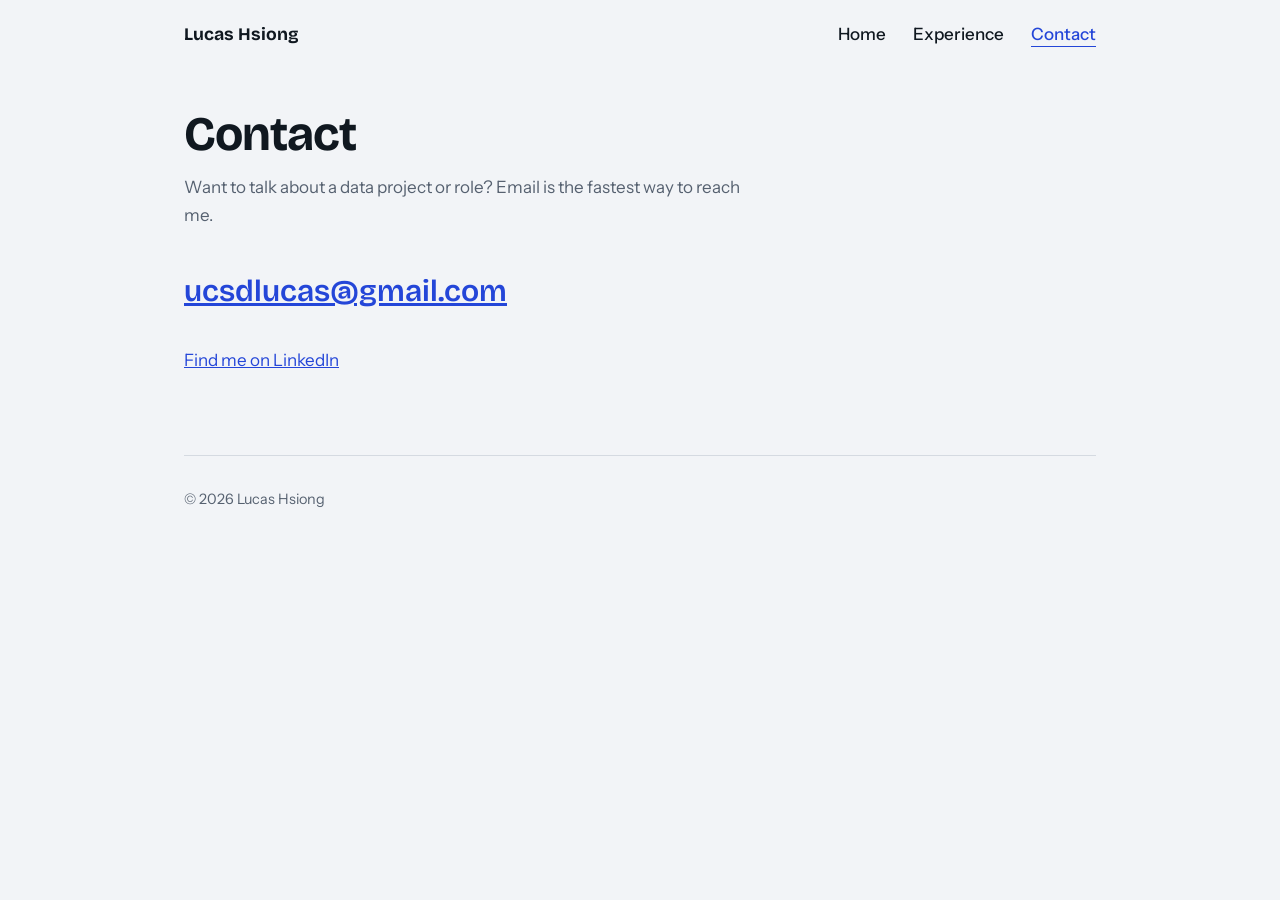
==== Contact/index.html @ b6dabd3f "restructuring" ====
<!DOCTYPE html>
<html lang="en">
<head>
<meta charset="utf-8">
<meta name="viewport" content="width=device-width, initial-scale=1">
<title>Contact | Lucas Hsiong</title>
<meta name="description" content="How to get in touch with Lucas Hsiong.">
<link rel="preconnect" href="https://fonts.googleapis.com">
<link rel="preconnect" href="https://fonts.gstatic.com" crossorigin>
<link href="https://fonts.googleapis.com/css2?family=Bricolage+Grotesque:opsz,wght@12..96,500;12..96,700&family=Instrument+Sans:wght@400;500;600&display=swap" rel="stylesheet">
<link rel="stylesheet" href="../style.css">
</head>
<body>
<div class="wrap">
  <header class="top">
    <strong><a href="../">Lucas Hsiong</a></strong>
    <nav aria-label="Main">
      <a href="../">Home</a>
      <a href="../experience/">Experience</a>
      <a href="../contact/" aria-current="page">Contact</a>
    </nav>
  </header>

  <main class="page">
    <h1>Contact</h1>
    <p class="lede">Want to talk about a data project or role? Email is the fastest way to reach me.</p>
    <a class="big-email" href="mailto:ucsdlucas@gmail.com">ucsdlucas@gmail.com</a>
    <p class="links"><a href="https://www.linkedin.com/in/lucas-hsiong">Find me on LinkedIn</a></p>
  </main>

  <footer>© <span id="yr">2026</span> Lucas Hsiong</footer>
</div>
<script>document.getElementById('yr').textContent=new Date().getFullYear()</script>
</body>
</html>
---- style.css ----
:root{
  --bg:#f2f4f7; --surface:#ffffff; --ink:#101820; --muted:#566170;
  --line:#d5dae1; --accent:#2446d8; --hl:#f2a900;
  --head:"Bricolage Grotesque","Helvetica Neue",Arial,sans-serif;
  --body:"Instrument Sans","Helvetica Neue",Arial,sans-serif;
}
@media (prefers-color-scheme:dark){
  :root{--bg:#0e141b; --surface:#151d27; --ink:#eaeef3; --muted:#9aa6b5; --line:#2a3542; --accent:#7f9bff; --hl:#f2b52c;}
}
*{box-sizing:border-box}
html{scroll-behavior:smooth}
body{margin:0;background:var(--bg);color:var(--ink);font:400 1.0625rem/1.65 var(--body)}
a{color:var(--accent)}
:focus-visible{outline:3px solid var(--accent);outline-offset:3px;border-radius:2px}
.wrap{max-width:960px;margin:0 auto;padding:0 1.5rem}
header.top{display:flex;justify-content:space-between;align-items:center;padding:1.25rem 0}
header.top strong{font:700 1.1rem var(--head)}
nav a{margin-left:1.5rem;color:var(--ink);text-decoration:none;font-weight:500}
nav a:hover{color:var(--accent);text-decoration:underline}

.hero{display:grid;grid-template-columns:1.15fr .85fr;gap:3rem;align-items:center;padding:4rem 0 5rem}
.hero h1{font:700 clamp(2.4rem,6vw,4.1rem)/1.04 var(--head);letter-spacing:-.02em;margin:0 0 1.25rem}
.hero p{color:var(--muted);max-width:34rem;margin:0 0 1.75rem}
.btn{display:inline-block;padding:.8rem 1.4rem;border-radius:6px;font-weight:600;text-decoration:none;background:var(--accent);color:#fff}
.btn.alt{background:transparent;color:var(--ink);border:1.5px solid var(--ink);margin-left:.5rem}
@media (prefers-color-scheme:dark){.btn{color:#0e141b}}

.chart{background:var(--surface);border:1px solid var(--line);border-radius:10px;padding:1.25rem 1.25rem .75rem}
.chart svg{width:100%;height:auto;display:block}
.chart .bar{fill:var(--accent);opacity:.9;transform-origin:bottom;transform-box:fill-box;animation:grow .9s cubic-bezier(.2,.7,.2,1) backwards}
.chart .bar.hl{fill:var(--hl);opacity:1}
.chart text{fill:var(--muted);font:500 11px var(--body)}
.chart .base{stroke:var(--line);stroke-width:1.5}
.chart figcaption{font-size:.85rem;color:var(--muted);margin-top:.5rem}
@keyframes grow{from{transform:scaleY(0)}}
@media (prefers-reduced-motion:reduce){.chart .bar{animation:none}html{scroll-behavior:auto}}

section{padding:3.5rem 0;border-top:1px solid var(--line)}
h2{font:700 1.9rem/1.15 var(--head);letter-spacing:-.01em;margin:0 0 1.5rem}
.about{display:grid;grid-template-columns:1fr 1fr;gap:3rem}
.about p{margin:0 0 1rem;max-width:34rem}
dl{margin:0}
dt{font-weight:600;margin-top:1rem}
dt:first-child{margin-top:0}
dd{margin:.15rem 0 0;color:var(--muted)}

.job{display:grid;grid-template-columns:11rem 1fr;gap:1.5rem;padding:1.5rem 0;border-bottom:1px solid var(--line)}
.job:first-of-type{padding-top:0}
.job time{color:var(--muted);font-size:.95rem}
.job h3{font:600 1.15rem var(--head);margin:0}
.job .org{color:var(--muted);margin:0 0 .5rem}
.job ul{margin:0;padding-left:1.1rem}
.job li{margin-bottom:.3rem;max-width:38rem}
.job p.story{margin:0 0 .9rem;max-width:38rem}
.job .tags{list-style:none;padding:0;margin:1rem 0 0;display:flex;flex-wrap:wrap;gap:.4rem}
.job .tags li{font-size:.8rem;line-height:1.3;padding:.25rem .65rem;border:1px solid var(--line);border-radius:999px;background:var(--surface);color:var(--muted);margin:0}
.cv{margin-top:1.75rem}

.contact p{max-width:34rem;margin:0 0 1.25rem}
.contact .links a{margin-right:1.5rem;font-weight:500}
footer{padding:2rem 0 3rem;color:var(--muted);font-size:.9rem;border-top:1px solid var(--line)}

@media (max-width:760px){
  .hero,.about{grid-template-columns:1fr;gap:2rem}
  .hero{padding:2.5rem 0 3.5rem}
  .job{grid-template-columns:1fr;gap:.25rem}
  nav a{margin-left:1rem}
  .btn.alt{margin:.5rem 0 0}
}

nav a[aria-current="page"]{color:var(--accent);text-decoration:underline;text-underline-offset:.35em}
header.top strong a{color:inherit;text-decoration:none}
.page{padding:2.5rem 0 4rem}
.page h1{font:700 clamp(2rem,5vw,3rem)/1.1 var(--head);letter-spacing:-.02em;margin:0 0 .75rem}
.lede{color:var(--muted);max-width:36rem;margin:0 0 2.5rem}
.next{margin-top:2rem}
.big-email{display:inline-block;font:600 clamp(1.3rem,4vw,1.9rem) var(--head);margin:.25rem 0 1.25rem;word-break:break-all}
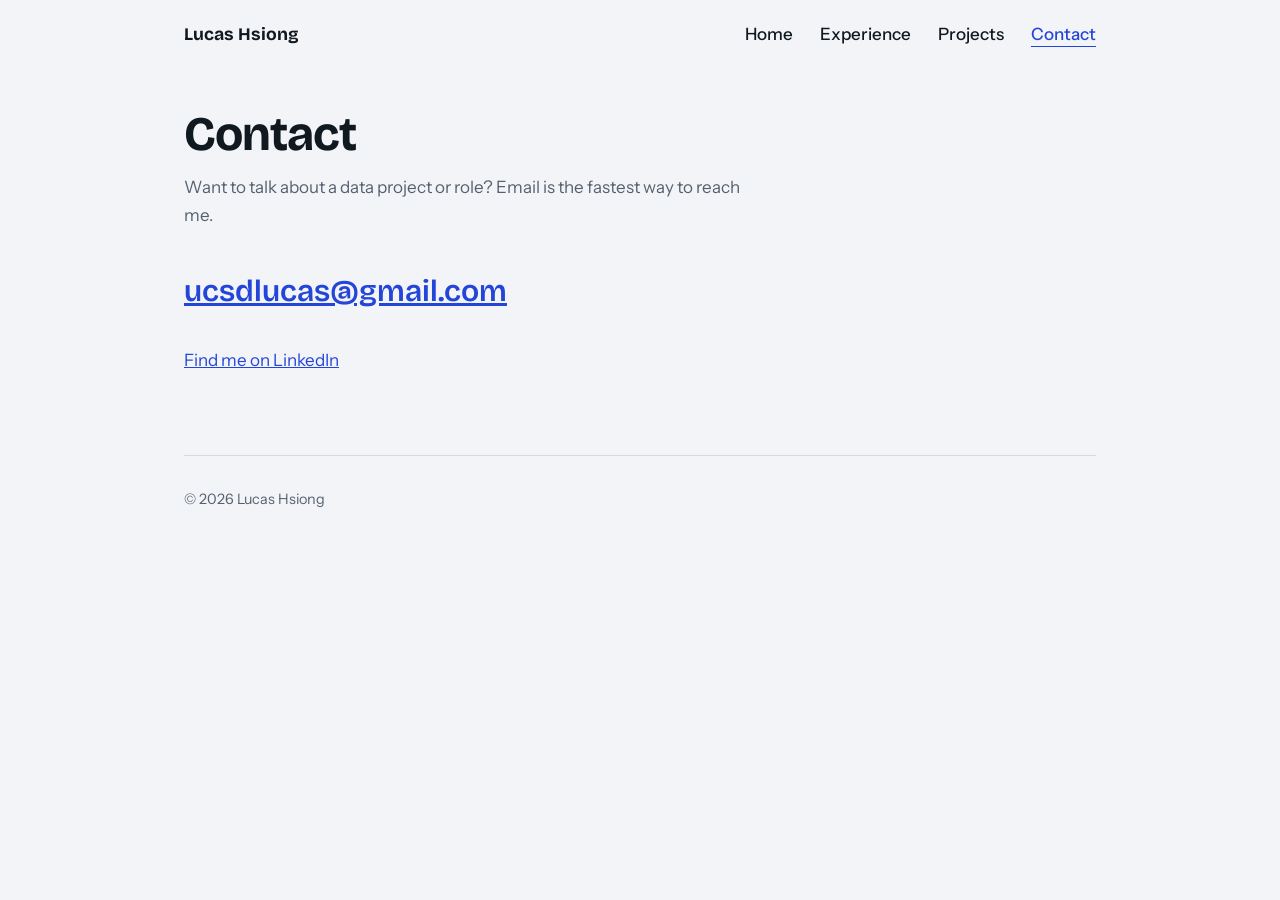
==== commit 4f73d30d: "adding projects tab and projects alongside it" ====
--- a/Contact/index.html
+++ b/Contact/index.html
@@ -17,6 +17,7 @@
     <nav aria-label="Main">
       <a href="../">Home</a>
       <a href="../experience/">Experience</a>
+      <a href="../projects/">Projects</a>
       <a href="../contact/" aria-current="page">Contact</a>
     </nav>
   </header>
--- a/style.css
+++ b/style.css
@@ -76,3 +76,17 @@
 .next{margin-top:2rem}
 .big-email{display:inline-block;font:600 clamp(1.3rem,4vw,1.9rem) var(--head);margin:.25rem 0 1.25rem;word-break:break-all}
 
+
+ul.tags{list-style:none;padding:0;margin:1rem 0 0;display:flex;flex-wrap:wrap;gap:.4rem}
+ul.tags li{font-size:.8rem;line-height:1.3;padding:.25rem .65rem;border:1px solid var(--line);border-radius:999px;background:var(--surface);color:var(--muted);margin:0}
+.cards{display:grid;grid-template-columns:repeat(auto-fill,minmax(260px,1fr));gap:1.25rem}
+.card{background:var(--surface);border:1px solid var(--line);border-radius:10px;padding:1.4rem;display:flex;flex-direction:column}
+.card h2{font-size:1.3rem;margin:0 0 .5rem}
+.card h2 a{color:var(--ink);text-decoration:none}
+.card h2 a:hover{color:var(--accent);text-decoration:underline}
+.card p{margin:0;color:var(--muted)}
+.chart-frame{width:100%;height:520px;border:1px solid var(--line);border-radius:10px;background:#fff;margin:0 0 .5rem}
+.source{font-size:.9rem;color:var(--muted);margin:0 0 2rem}
+.story-block{max-width:38rem}
+.story-block h2{font-size:1.35rem;margin:2rem 0 .5rem}
+.story-block p{margin:0 0 1rem}
